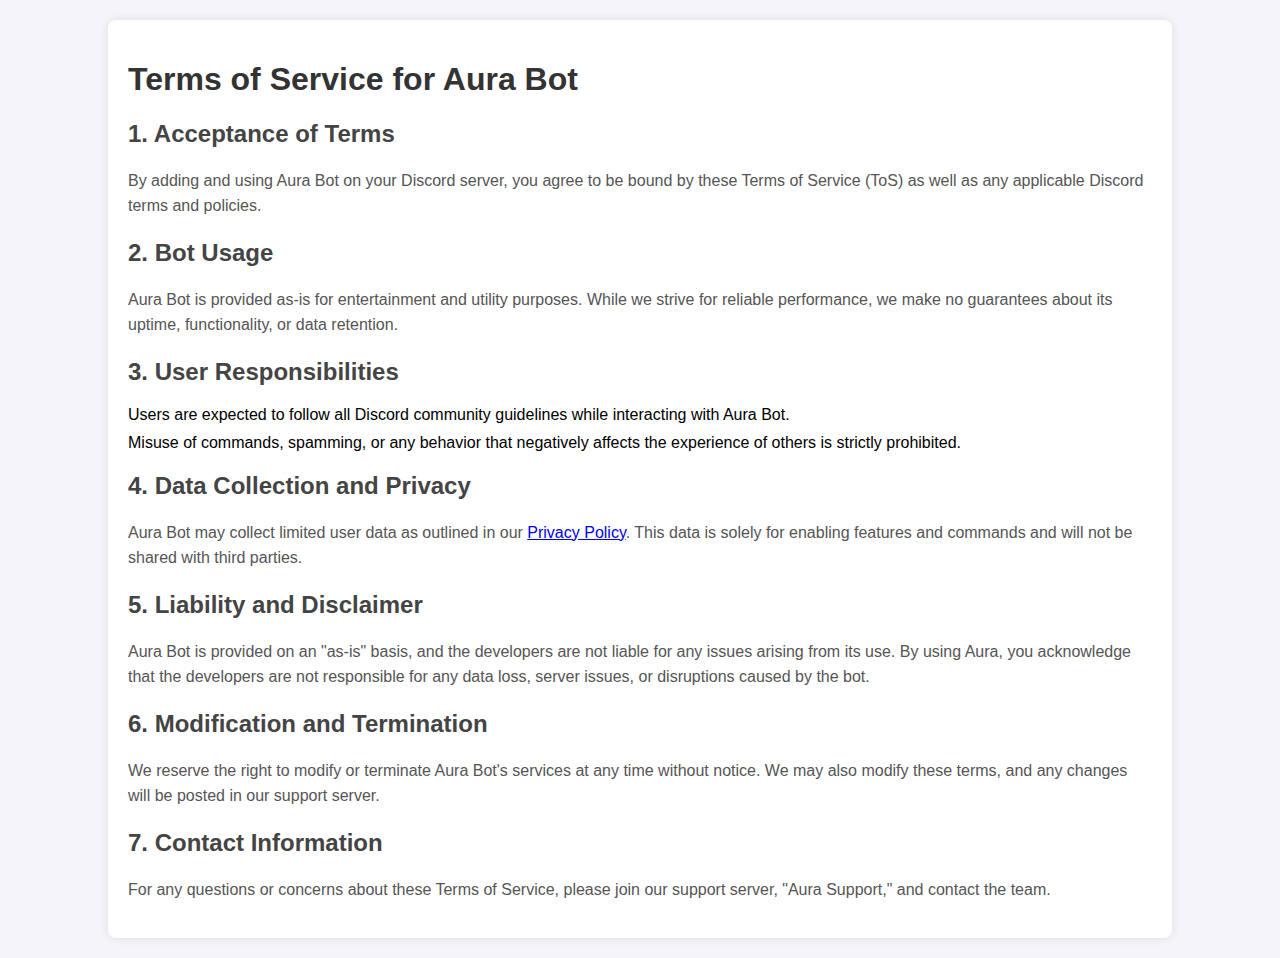
==== terms_of_service_aura.html @ 39ea83b8 "Update terms_of_service_aura.html" ====
<!DOCTYPE html>
<html lang="en">
<head>
    <meta charset="UTF-8">
    <meta name="viewport" content="width=device-width, initial-scale=1.0">
    <title>Terms of Service for Aura Bot</title>
    <style>
        body {
            font-family: Arial, sans-serif;
            margin: 0;
            padding: 0;
            background-color: #f4f4f9;
        }
        .container {
            width: 80%;
            margin: 20px auto;
            padding: 20px;
            background-color: #fff;
            border-radius: 8px;
            box-shadow: 0 0 10px rgba(0, 0, 0, 0.1);
        }
        h1 {
            color: #333;
        }
        h2 {
            color: #444;
        }
        p {
            color: #555;
            line-height: 1.6;
        }
        ul {
            list-style-type: none;
            padding-left: 0;
        }
        li {
            margin-bottom: 10px;
        }
    </style>
</head>
<body>
    <div class="container">
        <h1>Terms of Service for Aura Bot</h1>

        <h2>1. Acceptance of Terms</h2>
        <p>By adding and using Aura Bot on your Discord server, you agree to be bound by these Terms of Service (ToS) as well as any applicable Discord terms and policies.</p>

        <h2>2. Bot Usage</h2>
        <p>Aura Bot is provided as-is for entertainment and utility purposes. While we strive for reliable performance, we make no guarantees about its uptime, functionality, or data retention.</p>

        <h2>3. User Responsibilities</h2>
        <ul>
            <li>Users are expected to follow all Discord community guidelines while interacting with Aura Bot.</li>
            <li>Misuse of commands, spamming, or any behavior that negatively affects the experience of others is strictly prohibited.</li>
        </ul>

        <h2>4. Data Collection and Privacy</h2>
        <p>Aura Bot may collect limited user data as outlined in our <a href="privacy_policy_aura.html">Privacy Policy</a>. This data is solely for enabling features and commands and will not be shared with third parties.</p>

        <h2>5. Liability and Disclaimer</h2>
        <p>Aura Bot is provided on an "as-is" basis, and the developers are not liable for any issues arising from its use. By using Aura, you acknowledge that the developers are not responsible for any data loss, server issues, or disruptions caused by the bot.</p>

        <h2>6. Modification and Termination</h2>
        <p>We reserve the right to modify or terminate Aura Bot's services at any time without notice. We may also modify these terms, and any changes will be posted in our support server.</p>

        <h2>7. Contact Information</h2>
        <p>For any questions or concerns about these Terms of Service, please join our support server, "Aura Support," and contact the team.</p>

    </div>
</body>
</html>
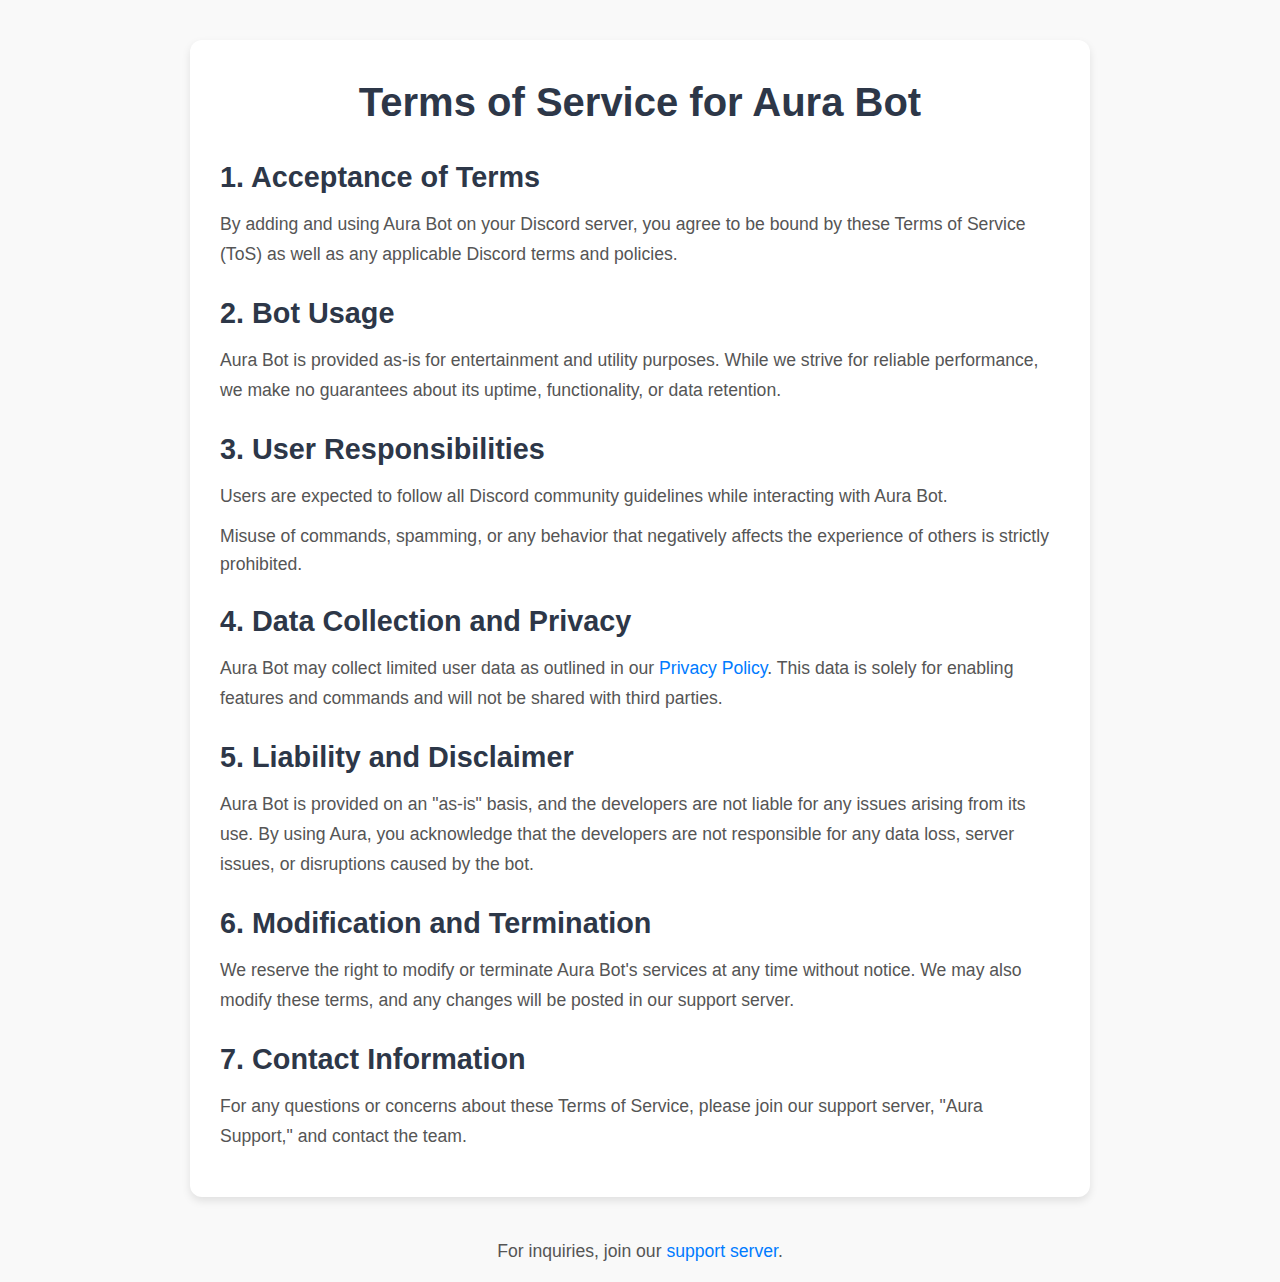
==== commit e5082bad: "Update terms_of_service_aura.html" ====
--- a/terms_of_service_aura.html
+++ b/terms_of_service_aura.html
@@ -5,41 +5,112 @@
     <meta name="viewport" content="width=device-width, initial-scale=1.0">
     <title>Terms of Service for Aura Bot</title>
     <style>
-        body {
-            font-family: Arial, sans-serif;
+        /* General Reset */
+        * {
             margin: 0;
             padding: 0;
-            background-color: #f4f4f9;
+            box-sizing: border-box;
         }
+
+        /* Body Styling */
+        body {
+            font-family: 'Roboto', sans-serif;
+            background-color: #f9f9f9;
+            color: #333;
+            line-height: 1.6;
+            padding: 0;
+            margin: 0;
+        }
+
+        /* Container */
         .container {
             width: 80%;
-            margin: 20px auto;
-            padding: 20px;
+            max-width: 900px;
+            margin: 40px auto;
+            padding: 30px;
             background-color: #fff;
-            border-radius: 8px;
-            box-shadow: 0 0 10px rgba(0, 0, 0, 0.1);
+            border-radius: 12px;
+            box-shadow: 0 8px 16px rgba(0, 0, 0, 0.1);
+            font-size: 1rem;
         }
+
+        /* Title Styling */
         h1 {
-            color: #333;
+            font-size: 2.5rem;
+            color: #2d3748;
+            margin-bottom: 20px;
+            text-align: center;
         }
+
+        /* Section Headings */
         h2 {
-            color: #444;
+            font-size: 1.8rem;
+            color: #2d3748;
+            margin: 20px 0 10px;
         }
+
+        /* Paragraph Styling */
         p {
+            font-size: 1.1rem;
             color: #555;
-            line-height: 1.6;
+            margin-bottom: 15px;
+            line-height: 1.7;
         }
+
+        /* List Styling */
         ul {
             list-style-type: none;
             padding-left: 0;
+            margin: 10px 0 20px 0;
         }
+
         li {
-            margin-bottom: 10px;
+            font-size: 1.1rem;
+            color: #555;
+            margin-bottom: 12px;
+        }
+
+        /* Nested List */
+        li ul {
+            margin-left: 20px;
+        }
+
+        /* Link Styling */
+        a {
+            color: #007bff;
+            text-decoration: none;
+            transition: color 0.3s ease;
+        }
+
+        a:hover {
+            color: #0056b3;
+            text-decoration: underline;
+        }
+
+        /* Box-shadow Effect */
+        .box-shadow {
+            box-shadow: 0 4px 8px rgba(0, 0, 0, 0.1);
+        }
+
+        /* Footer Styling */
+        footer {
+            text-align: center;
+            font-size: 0.9rem;
+            color: #888;
+            margin-top: 30px;
+        }
+
+        footer a {
+            color: #007bff;
+        }
+
+        footer a:hover {
+            color: #0056b3;
         }
     </style>
 </head>
 <body>
-    <div class="container">
+    <div class="container box-shadow">
         <h1>Terms of Service for Aura Bot</h1>
 
         <h2>1. Acceptance of Terms</h2>
@@ -65,7 +136,10 @@
 
         <h2>7. Contact Information</h2>
         <p>For any questions or concerns about these Terms of Service, please join our support server, "Aura Support," and contact the team.</p>
+    </div>
 
-    </div>
+    <footer>
+        <p>For inquiries, join our <a href="https://discord.gg/Mp2vsm3P9w">support server</a>.</p>
+    </footer>
 </body>
 </html>
